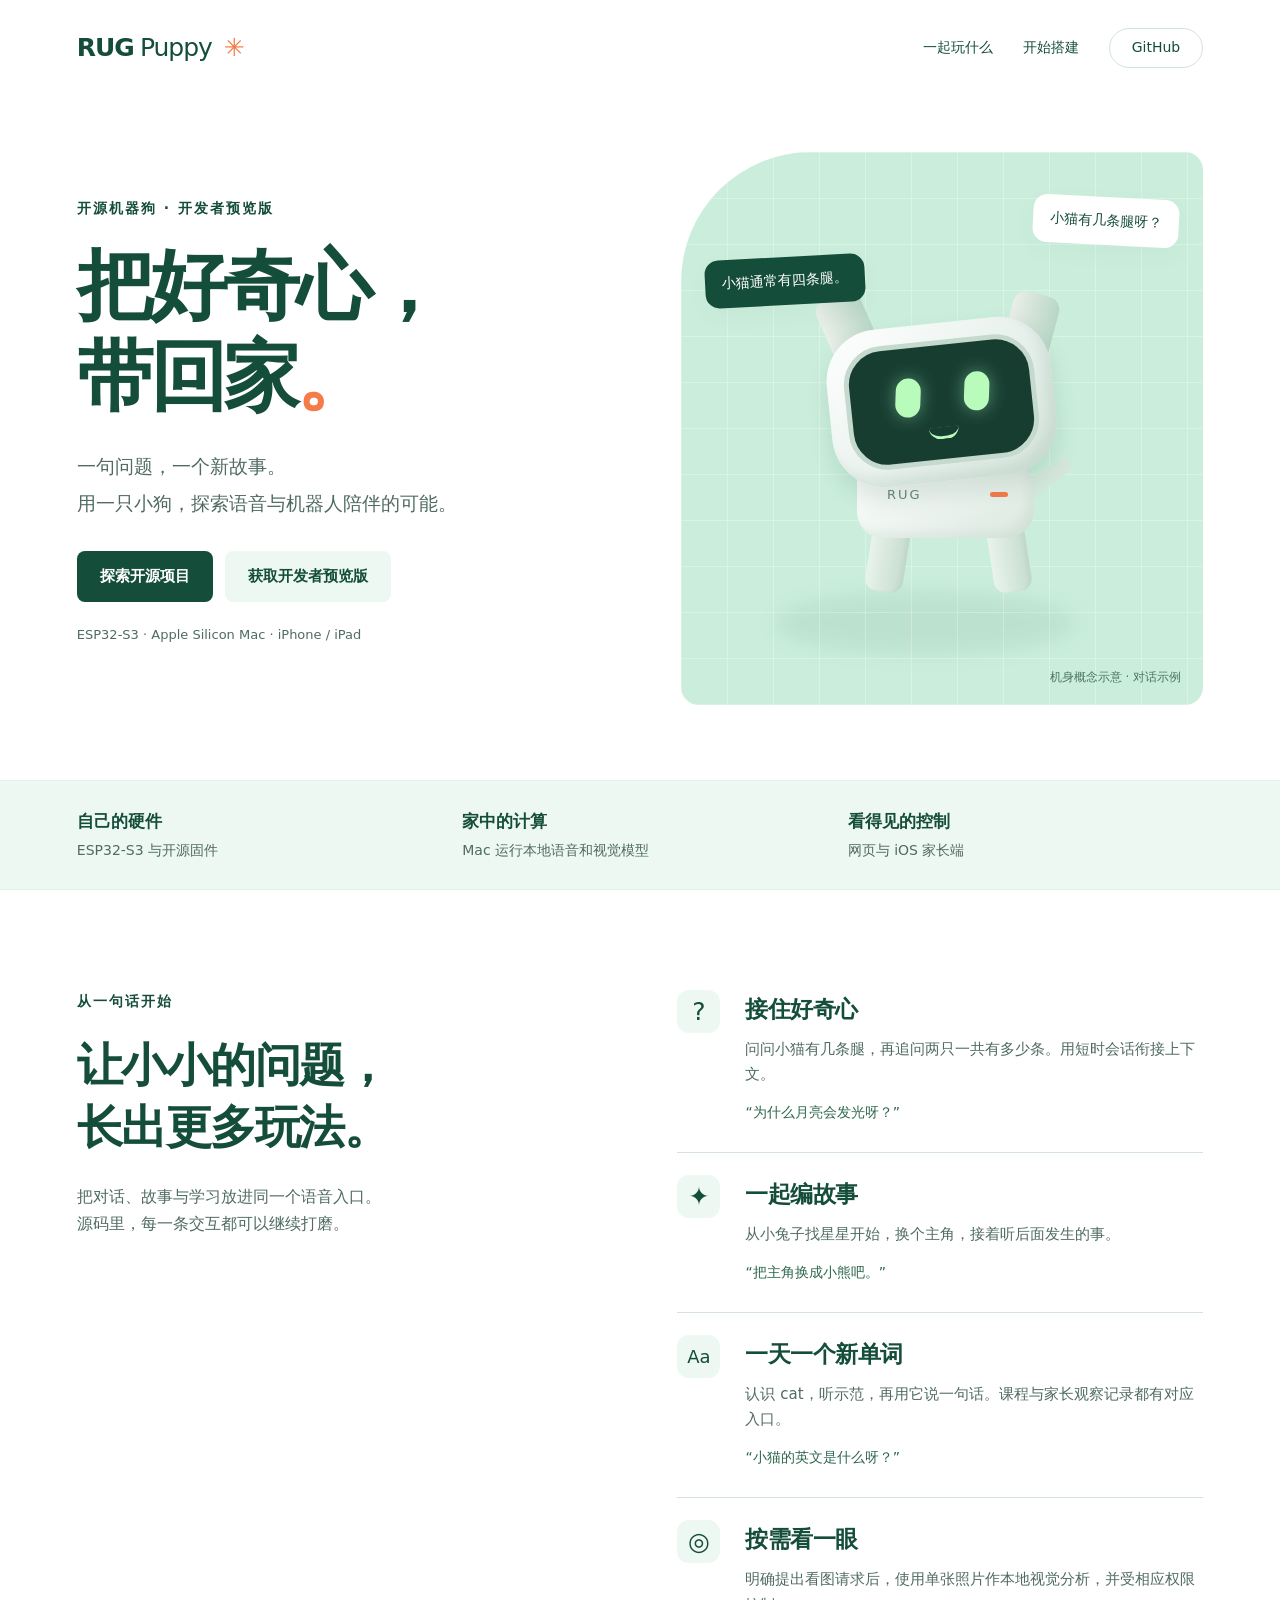
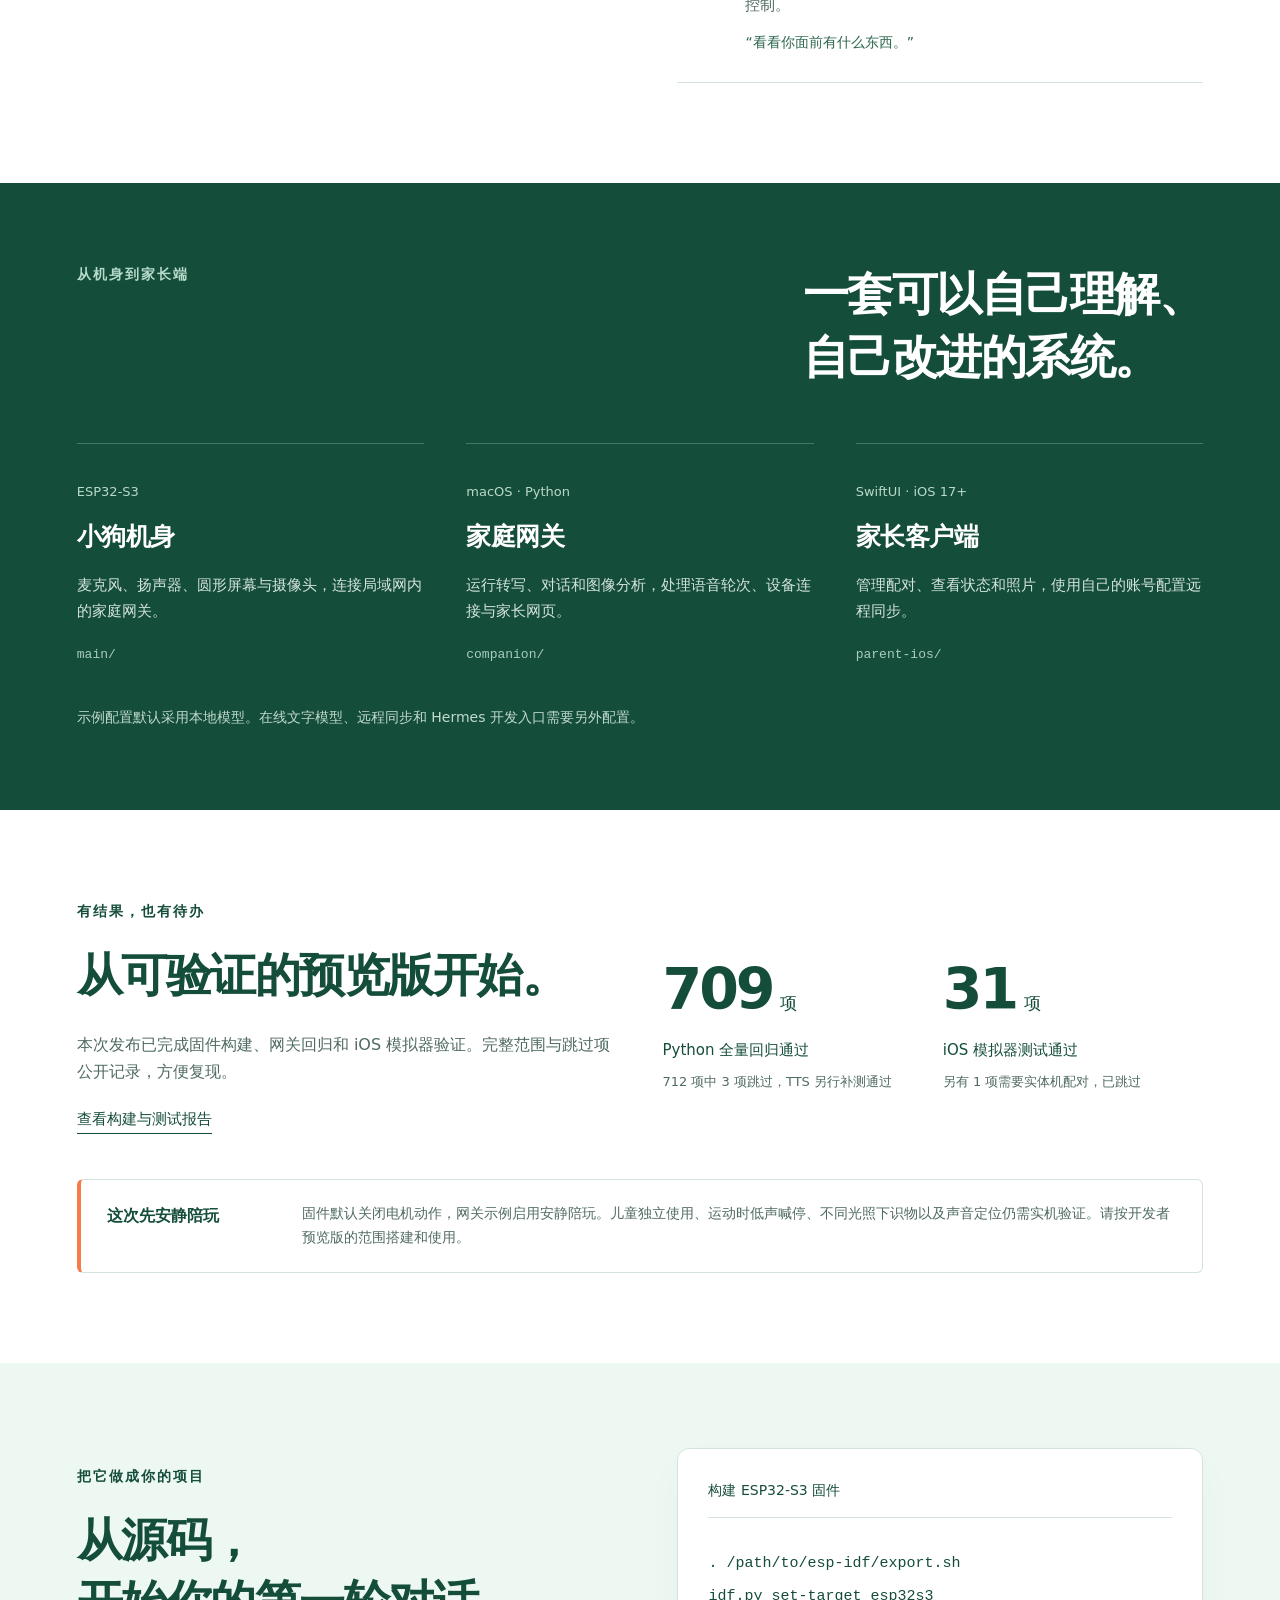
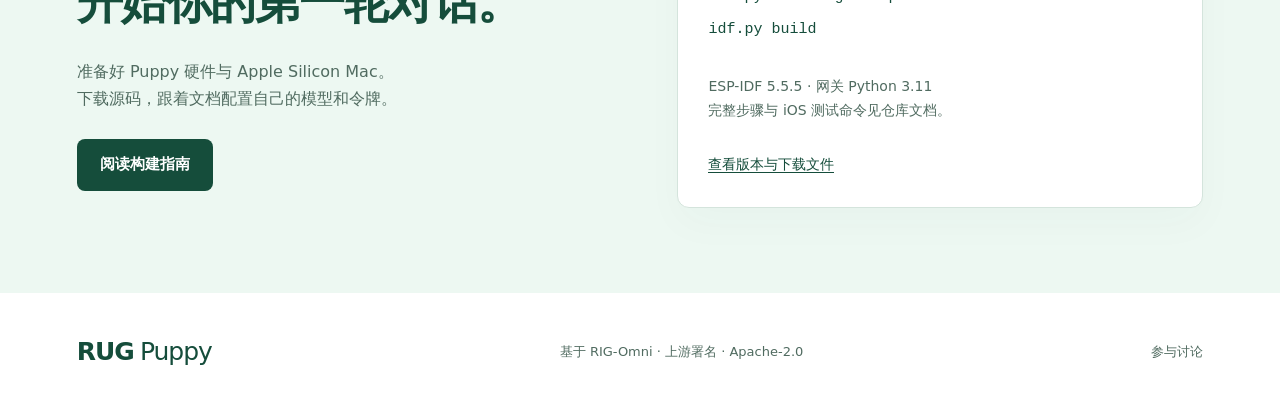
==== index.html @ c104004a "Publish RUG Puppy project landing page" ====
<!doctype html>
<html lang="zh-CN">
<head>
<meta charset="utf-8"><meta name="viewport" content="width=device-width,initial-scale=1">
<meta name="theme-color" content="#154d3b"><meta name="description" content="RUG Puppy 开源机器狗项目。ESP32-S3 固件、本地 Mac 语音网关和 iOS 家长端，一起探索聊天、故事、英语与按需看图。">
<title>RUG Puppy · 把好奇心，带回家</title>
<link rel="stylesheet" href="style.css">
</head>
<body>
<header class="nav wrap"><a class="brand" href="#">RUG<span>Puppy</span><span class="brand-icon" aria-hidden="true">✳</span></a><nav aria-label="主导航"><a href="#play">一起玩什么</a><a href="#build">开始搭建</a><a class="nav-github" href="https://github.com/scott987-cmd/RUG-Puppy">GitHub</a></nav></header>
<main>
<section class="hero wrap">
<div class="hero-copy"><p class="eyebrow">开源机器狗 · 开发者预览版</p><h1>把好奇心，<br>带回家<span class="orange">。</span></h1><p class="intro">一句问题，一个新故事。<br>用一只小狗，探索语音与机器人陪伴的可能。</p><div class="hero-actions"><a class="button solid" href="https://github.com/scott987-cmd/RUG-Puppy">探索开源项目</a><a class="button light" href="https://github.com/scott987-cmd/RUG-Puppy/releases/tag/v0.1.0-preview.1">获取开发者预览版</a></div><p class="hero-foot">ESP32-S3 · Apple Silicon Mac · iPhone / iPad</p></div>
<div class="hero-art" role="img" aria-label="原创机器狗概念示意，绿色屏幕上有两只发光的眼睛，旁边的对话写着小猫有几条腿呀和小猫通常有四条腿。">
<div class="art-grid"></div><div class="bubble question">小猫有几条腿呀？</div><div class="bubble answer">小猫通常有四条腿。</div><div class="dog"><div class="ear left"></div><div class="ear right"></div><div class="head"><div class="face"><div class="eye"></div><div class="eye"></div><div class="smile"></div></div></div><div class="body"><span>RUG</span><div class="body-light"></div></div><div class="leg front"></div><div class="leg back"></div><div class="tail"></div></div><div class="art-caption">机身概念示意 · 对话示例</div></div>
</section>
<section class="principles"><div class="wrap principle-grid"><p><strong>自己的硬件</strong><span>ESP32-S3 与开源固件</span></p><p><strong>家中的计算</strong><span>Mac 运行本地语音和视觉模型</span></p><p><strong>看得见的控制</strong><span>网页与 iOS 家长端</span></p></div></section>
<section class="wrap play-section" id="play"><div class="section-lead"><p class="eyebrow">从一句话开始</p><h2>让小小的问题，<br>长出更多玩法。</h2><p>把对话、故事与学习放进同一个语音入口。<br>源码里，每一条交互都可以继续打磨。</p></div><div class="play-list">
<article><span class="feature-icon" aria-hidden="true">?</span><div><h3>接住好奇心</h3><p>问问小猫有几条腿，再追问两只一共有多少条。用短时会话衔接上下文。</p><span class="example">“为什么月亮会发光呀？”</span></div></article>
<article><span class="feature-icon" aria-hidden="true">✦</span><div><h3>一起编故事</h3><p>从小兔子找星星开始，换个主角，接着听后面发生的事。</p><span class="example">“把主角换成小熊吧。”</span></div></article>
<article><span class="feature-icon letters" aria-hidden="true">Aa</span><div><h3>一天一个新单词</h3><p>认识 cat，听示范，再用它说一句话。课程与家长观察记录都有对应入口。</p><span class="example">“小猫的英文是什么呀？”</span></div></article>
<article><span class="feature-icon" aria-hidden="true">◎</span><div><h3>按需看一眼</h3><p>明确提出看图请求后，使用单张照片作本地视觉分析，并受相应权限控制。</p><span class="example">“看看你面前有什么东西。”</span></div></article>
</div></section>
<section class="system-section"><div class="wrap"><div class="system-heading"><p class="eyebrow">从机身到家长端</p><h2>一套可以自己理解、<br>自己改进的系统。</h2></div><div class="system-grid"><article><p class="system-type">ESP32-S3</p><h3>小狗机身</h3><p>麦克风、扬声器、圆形屏幕与摄像头，连接局域网内的家庭网关。</p><code>main/</code></article><article><p class="system-type">macOS · Python</p><h3>家庭网关</h3><p>运行转写、对话和图像分析，处理语音轮次、设备连接与家长网页。</p><code>companion/</code></article><article><p class="system-type">SwiftUI · iOS 17+</p><h3>家长客户端</h3><p>管理配对、查看状态和照片，使用自己的账号配置远程同步。</p><code>parent-ios/</code></article></div><p class="privacy">示例配置默认采用本地模型。在线文字模型、远程同步和 Hermes 开发入口需要另外配置。</p></div></section>
<section class="wrap preview-section"><div><p class="eyebrow">有结果，也有待办</p><h2>从可验证的预览版开始。</h2><p>本次发布已完成固件构建、网关回归和 iOS 模拟器验证。完整范围与跳过项公开记录，方便复现。</p><a class="text-link" href="https://github.com/scott987-cmd/RUG-Puppy/blob/main/docs/VALIDATION.md">查看构建与测试报告</a></div><div class="test-stats"><div><strong>709<span>项</span></strong><p>Python 全量回归通过</p><small>712 项中 3 项跳过，TTS 另行补测通过</small></div><div><strong>31<span>项</span></strong><p>iOS 模拟器测试通过</p><small>另有 1 项需要实体机配对，已跳过</small></div></div><div class="preview-note"><strong>这次先安静陪玩</strong><p>固件默认关闭电机动作，网关示例启用安静陪玩。儿童独立使用、运动时低声喊停、不同光照下识物以及声音定位仍需实机验证。请按开发者预览版的范围搭建和使用。</p></div></section>
<section class="start-section" id="build"><div class="wrap start-grid"><div><p class="eyebrow">把它做成你的项目</p><h2>从源码，<br>开始你的第一轮对话。</h2><p>准备好 Puppy 硬件与 Apple Silicon Mac。<br>下载源码，跟着文档配置自己的模型和令牌。</p><a class="button solid" href="https://github.com/scott987-cmd/RUG-Puppy/blob/main/docs/BUILD.md">阅读构建指南</a></div><div class="code-card"><div class="code-title">构建 ESP32-S3 固件</div><pre><code>. /path/to/esp-idf/export.sh
idf.py set-target esp32s3
idf.py build</code></pre><p>ESP-IDF 5.5.5 · 网关 Python 3.11<br>完整步骤与 iOS 测试命令见仓库文档。</p><a href="https://github.com/scott987-cmd/RUG-Puppy/releases">查看版本与下载文件</a></div></div></section>
</main><footer class="wrap"><a class="brand" href="#">RUG<span>Puppy</span></a><p>基于 <a href="https://github.com/LuwuDynamics/rig_omni">RIG-Omni</a> · <a href="https://github.com/scott987-cmd/RUG-Puppy/blob/main/NOTICE">上游署名</a> · <a href="https://github.com/scott987-cmd/RUG-Puppy/blob/main/LICENSE">Apache-2.0</a></p><a href="https://github.com/scott987-cmd/RUG-Puppy/issues">参与讨论</a></footer>
</body></html>
---- style.css ----
:root{--ink:#154d3b;--muted:#506b60;--mint:#edf8f2;--line:#d4e4dc;--orange:#f57b48}*{box-sizing:border-box}html{scroll-behavior:smooth;scroll-padding-top:30px}body{margin:0;color:var(--ink);font-family:Inter,"PingFang SC","Microsoft YaHei",system-ui,sans-serif;font-size:16px;line-height:1.7;background:#fff}a{color:inherit;text-decoration:none}a:focus-visible{outline:3px solid var(--orange);outline-offset:5px}.wrap{width:min(1200px,88%);margin:auto}.nav{display:flex;align-items:center;justify-content:space-between;padding:27px 0}.brand{font-size:25px;font-weight:850;letter-spacing:-1px;white-space:nowrap}.brand span{font-weight:450;margin-left:6px}.brand .brand-icon{color:var(--orange);margin-left:12px}nav{display:flex;gap:30px;align-items:center;font-size:14px}.nav-github{border:1px solid var(--line);border-radius:30px;padding:7px 22px}.hero{display:grid;grid-template-columns:1.08fr 1fr;align-items:center;gap:40px;padding:55px 0 75px}.eyebrow{font-size:14px;font-weight:700;letter-spacing:2px;margin:0 0 20px}.hero h1{font-size:clamp(48px,6vw,82px);letter-spacing:-4px;line-height:1.18;margin:18px 0 26px;font-weight:800}.orange{color:var(--orange)}.intro{color:var(--muted);font-size:19px;line-height:1.9}.hero-actions{display:flex;gap:12px;margin-top:30px;flex-wrap:wrap}.button{display:inline-flex;justify-content:center;align-items:center;padding:13px 23px;border-radius:8px;font-size:15px;font-weight:650;transition:transform .2s,background .2s}.button:hover{transform:translateY(-2px)}.solid{background:var(--ink);color:#fff}.solid:hover{background:#24684f}.light{background:var(--mint)}.hero-foot{font-size:13px;color:var(--muted);margin-top:22px}.hero-art{position:relative;aspect-ratio:1/1.06;border-radius:130px 18px 18px 18px;background:#cbeedc;overflow:hidden;isolation:isolate}.art-grid{position:absolute;inset:0;background-image:linear-gradient(#fff4 1px,transparent 1px),linear-gradient(90deg,#fff4 1px,transparent 1px);background-size:46px 46px}.hero-art:after{content:"";position:absolute;width:300px;height:60px;border-radius:50%;background:#205b3b15;filter:blur(10px);bottom:52px;left:18%;z-index:-1}.bubble{position:absolute;border-radius:14px;padding:12px 17px;font-size:14px;box-shadow:0 8px 24px #154d3b09;z-index:5}.question{top:45px;right:24px;background:white;transform:rotate(3deg)}.answer{top:105px;left:24px;background:var(--ink);color:#fff;transform:rotate(-3deg)}.dog{position:absolute;width:250px;height:290px;left:50%;top:52%;transform:translate(-50%,-40%)}.head{position:absolute;left:12px;top:0;width:225px;height:158px;border-radius:52px;background:linear-gradient(140deg,#fff,#d4e5dc);box-shadow:inset -8px -9px 12px #8bab9b33,0 12px 22px #174d3b20;z-index:3;transform:rotate(-6deg)}.face{position:absolute;inset:17px;background:#173d31;border:5px solid #c5d9ce;border-radius:39px;display:flex;align-items:center;justify-content:center;gap:44px;overflow:hidden}.eye{width:25px;height:39px;background:#b8fbbb;border-radius:15px;box-shadow:0 0 17px #abffc66b;transform:rotate(8deg) translateY(-8px)}.smile{position:absolute;width:30px;height:12px;border-radius:0 0 20px 20px;border-bottom:3px solid #b8fbbb;left:75px;top:82px}.ear{position:absolute;top:-30px;width:47px;height:70px;background:linear-gradient(90deg,#e9eee9,#b8d6c4);border-radius:13px 13px 7px 7px;z-index:1}.ear.left{left:7px;transform:rotate(-24deg)}.ear.right{right:13px;transform:rotate(15deg)}.body{position:absolute;left:40px;top:132px;width:177px;height:83px;border-radius:27px 36px 28px 26px;background:linear-gradient(145deg,#fff,#dae8df);box-shadow:inset -7px -5px 10px #8bab9b20;z-index:2}.body span{position:absolute;left:30px;top:29px;font-size:13px;letter-spacing:2px;color:#658779}.body-light{position:absolute;right:26px;top:37px;width:18px;height:5px;border-radius:3px;background:var(--orange)}.leg{position:absolute;width:38px;height:73px;border-radius:16px 16px 12px 12px;background:linear-gradient(90deg,#e9f3ed,#c5dccd);top:196px;box-shadow:inset -4px 0 2px #839e8b10}.leg.front{left:52px;transform:rotate(9deg)}.leg.back{right:39px;transform:rotate(-9deg)}.tail{position:absolute;right:-8px;top:147px;height:16px;width:58px;background:#d5e7dc;border-radius:0 16px 16px 0;transform:rotate(-35deg);z-index:1}.art-caption{position:absolute;bottom:18px;right:22px;color:#4a7560;font-size:12px}.principles{background:var(--mint);border-block:1px solid #e4f0e9}.principle-grid{display:grid;grid-template-columns:repeat(3,1fr);padding:26px 0;gap:30px}.principle-grid p{margin:0;display:flex;flex-direction:column;gap:3px}.principle-grid strong{font-size:17px}.principle-grid span{font-size:14px;color:var(--muted)}h2{font-size:clamp(30px,3.6vw,46px);letter-spacing:-1.5px;line-height:1.35;font-weight:750;margin:0 0 25px}h3{font-size:23px;letter-spacing:-.5px;margin:0 0 8px}.play-section{display:grid;grid-template-columns:1fr 1.05fr;gap:100px;padding:100px 0}.section-lead>p:last-child{color:var(--muted)}.play-list article{display:flex;gap:25px;border-bottom:1px solid var(--line);padding:22px 0 27px}.play-list article:first-child{padding-top:0}.feature-icon{flex:0 0 43px;height:43px;background:var(--mint);border-radius:12px;text-align:center;font-size:25px;line-height:43px}.feature-icon.letters{font-size:18px}.play-list p{color:var(--muted);margin:0 0 10px;font-size:15px}.example{color:#2e674d;font-size:14px}.system-section{background:var(--ink);color:white;padding:80px 0}.system-heading{display:flex;justify-content:space-between;gap:40px;margin-bottom:30px}.system-heading .eyebrow{color:#b6dbca}.system-grid{display:grid;grid-template-columns:repeat(3,1fr);gap:42px}.system-grid article{border-top:1px solid #a8d0bb55;padding-top:24px}.system-type{font-size:13px;color:#bad9c9}.system-grid h3{font-size:25px}.system-grid p:not(.system-type){color:#d3e4db;font-size:15px}.system-grid code{color:#a9cdbc;font-size:13px}.privacy{margin:40px 0 0;color:#c0dacd;font-size:14px}.preview-section{padding:90px 0;display:grid;grid-template-columns:1fr 1fr;gap:45px}.preview-section>div>p:not(.eyebrow){color:var(--muted)}.text-link{display:inline-block;border-bottom:1px solid var(--ink);margin-top:6px;font-size:15px}.test-stats{display:grid;grid-template-columns:1fr 1fr;gap:20px;align-items:center}.test-stats strong{font-size:57px;letter-spacing:-3px}.test-stats strong span{font-size:17px;letter-spacing:0;margin-left:8px;font-weight:450}.test-stats p{font-size:15px;margin:0 0 7px}.test-stats small{font-size:13px;color:var(--muted);display:block}.preview-note{grid-column:1/-1;border:1px solid var(--line);border-left:4px solid var(--orange);padding:22px 26px;border-radius:6px;display:grid;grid-template-columns:175px 1fr;gap:20px}.preview-note p{font-size:14px;margin:0}.start-section{background:var(--mint);padding:85px 0}.start-grid{display:grid;grid-template-columns:1fr 1fr;gap:75px;align-items:center}.start-grid>div>p:not(.eyebrow){color:var(--muted);font-size:16px;margin-bottom:27px}.code-card{background:#fff;border:1px solid var(--line);border-radius:12px;padding:30px;box-shadow:0 16px 40px #154d3b07}.code-title{font-size:14px;border-bottom:1px solid var(--line);padding-bottom:15px}.code-card pre{font-family:ui-monospace,monospace;font-size:15px;line-height:2.2;overflow:auto;padding:14px 0}.code-card p{font-size:14px!important}.code-card>a{font-size:14px;border-bottom:1px solid var(--ink)}footer{display:flex;align-items:center;justify-content:space-between;padding:35px 0;gap:20px}footer p,footer>a:last-child{font-size:13px;color:var(--muted)}footer p a:hover,nav a:hover{color:#e26a37}@media(max-width:800px){.hero{grid-template-columns:1fr;padding-top:30px}.hero h1{letter-spacing:-2px}.hero-art{max-width:500px;width:100%;margin:15px auto 0}.hero-copy{max-width:550px}.play-section{grid-template-columns:1fr;gap:35px;padding:65px 0}.system-heading{display:block}.system-grid{gap:25px}.system-grid h3{font-size:21px}.preview-section{grid-template-columns:1fr;padding:65px 0}.preview-note{grid-template-columns:1fr;gap:8px}.start-grid{grid-template-columns:1fr;gap:30px}footer{flex-wrap:wrap}.test-stats{padding:15px 0}}@media(max-width:500px){nav{gap:13px}nav a{font-size:13px}.brand{font-size:21px}.brand .brand-icon{display:none}.nav-github{padding:5px 12px}.principle-grid{grid-template-columns:1fr;gap:17px}.principle-grid p{flex-direction:row;justify-content:space-between;align-items:center}.principle-grid strong{font-size:15px}.principle-grid span{font-size:12px}.system-grid{grid-template-columns:1fr;gap:28px}.system-section{padding:60px 0}.dog{transform:translate(-50%,-40%) scale(.85)}.bubble{font-size:12px;padding:10px 13px}.question{top:32px}.answer{top:83px;left:16px}.hero-art{aspect-ratio:1/1.14}.code-card{padding:22px}.code-card pre{font-size:13px}.hero-actions{gap:8px}.button{font-size:14px;padding:12px 17px}.test-stats strong{font-size:47px}.hero-foot{font-size:12px}footer{padding:28px 0}footer p{width:100%;margin:0;order:3}}@media(prefers-reduced-motion:reduce){html{scroll-behavior:auto}.button{transition:none}}
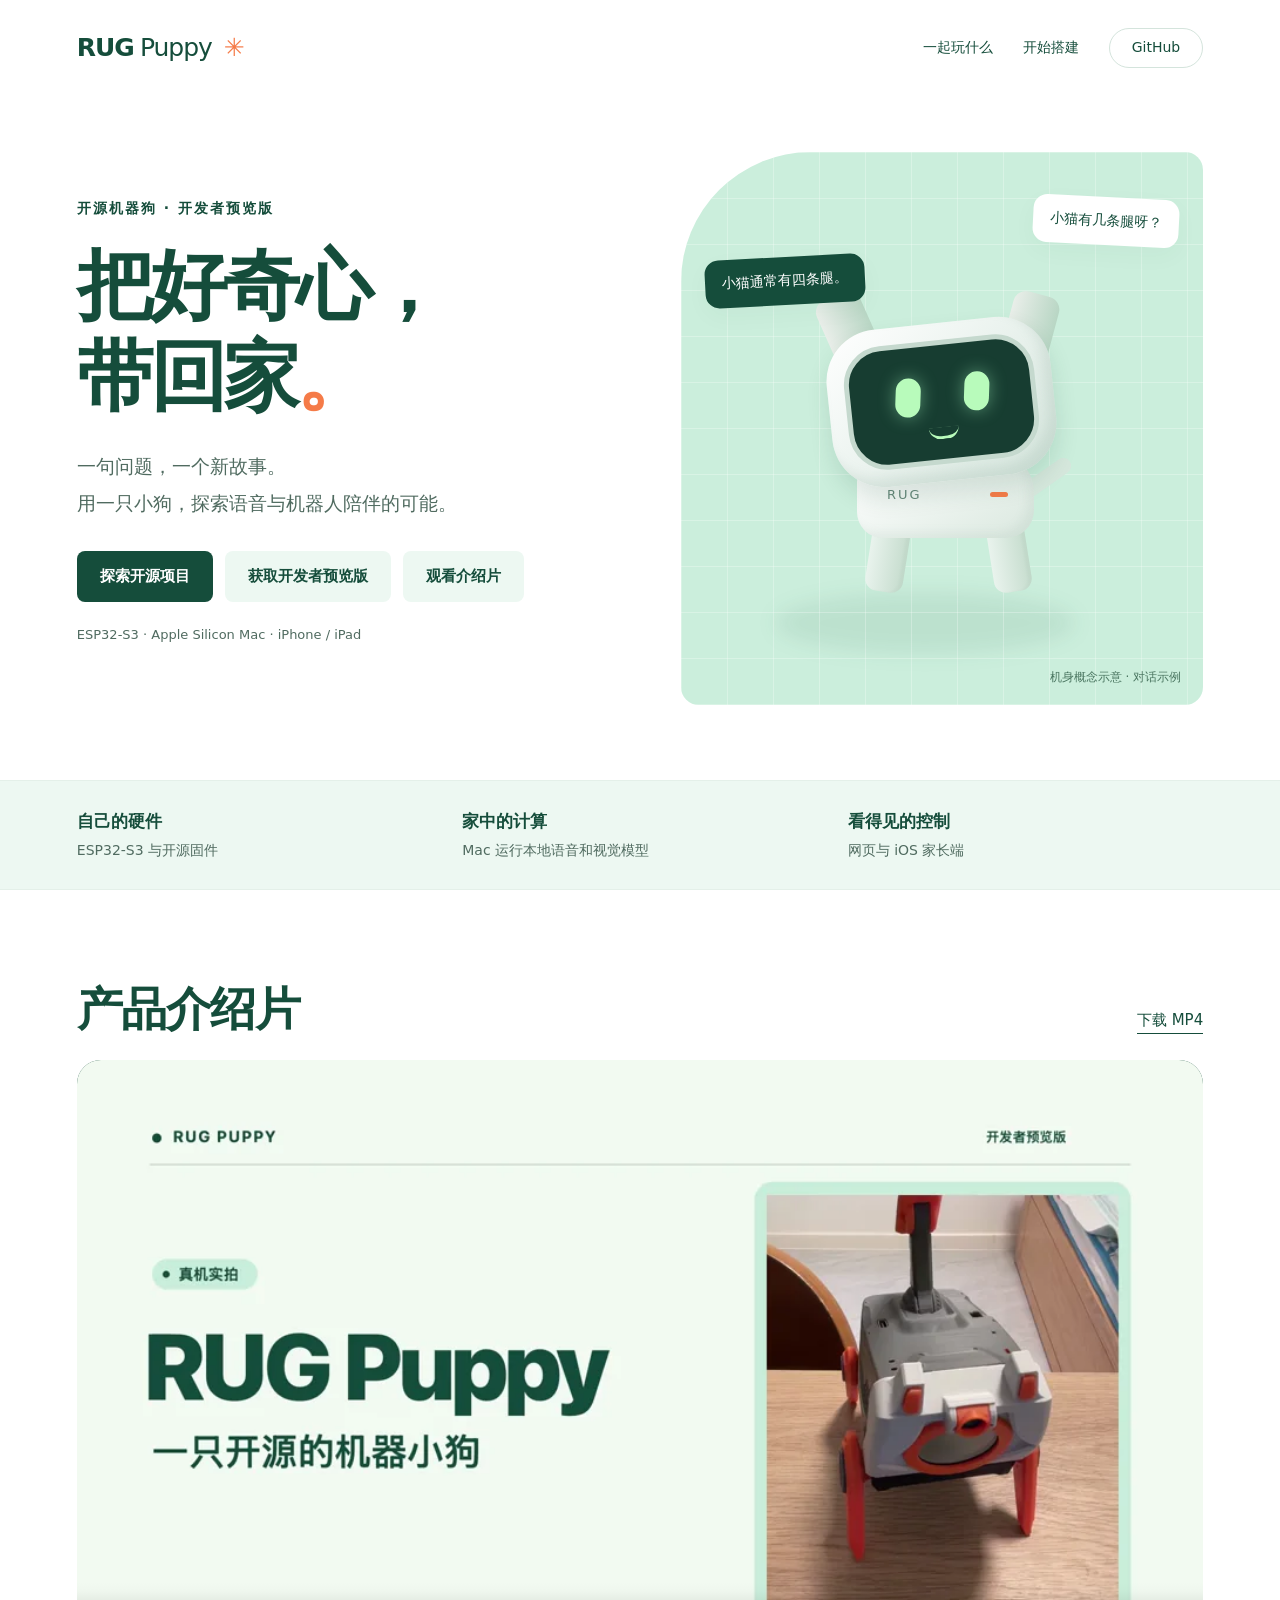
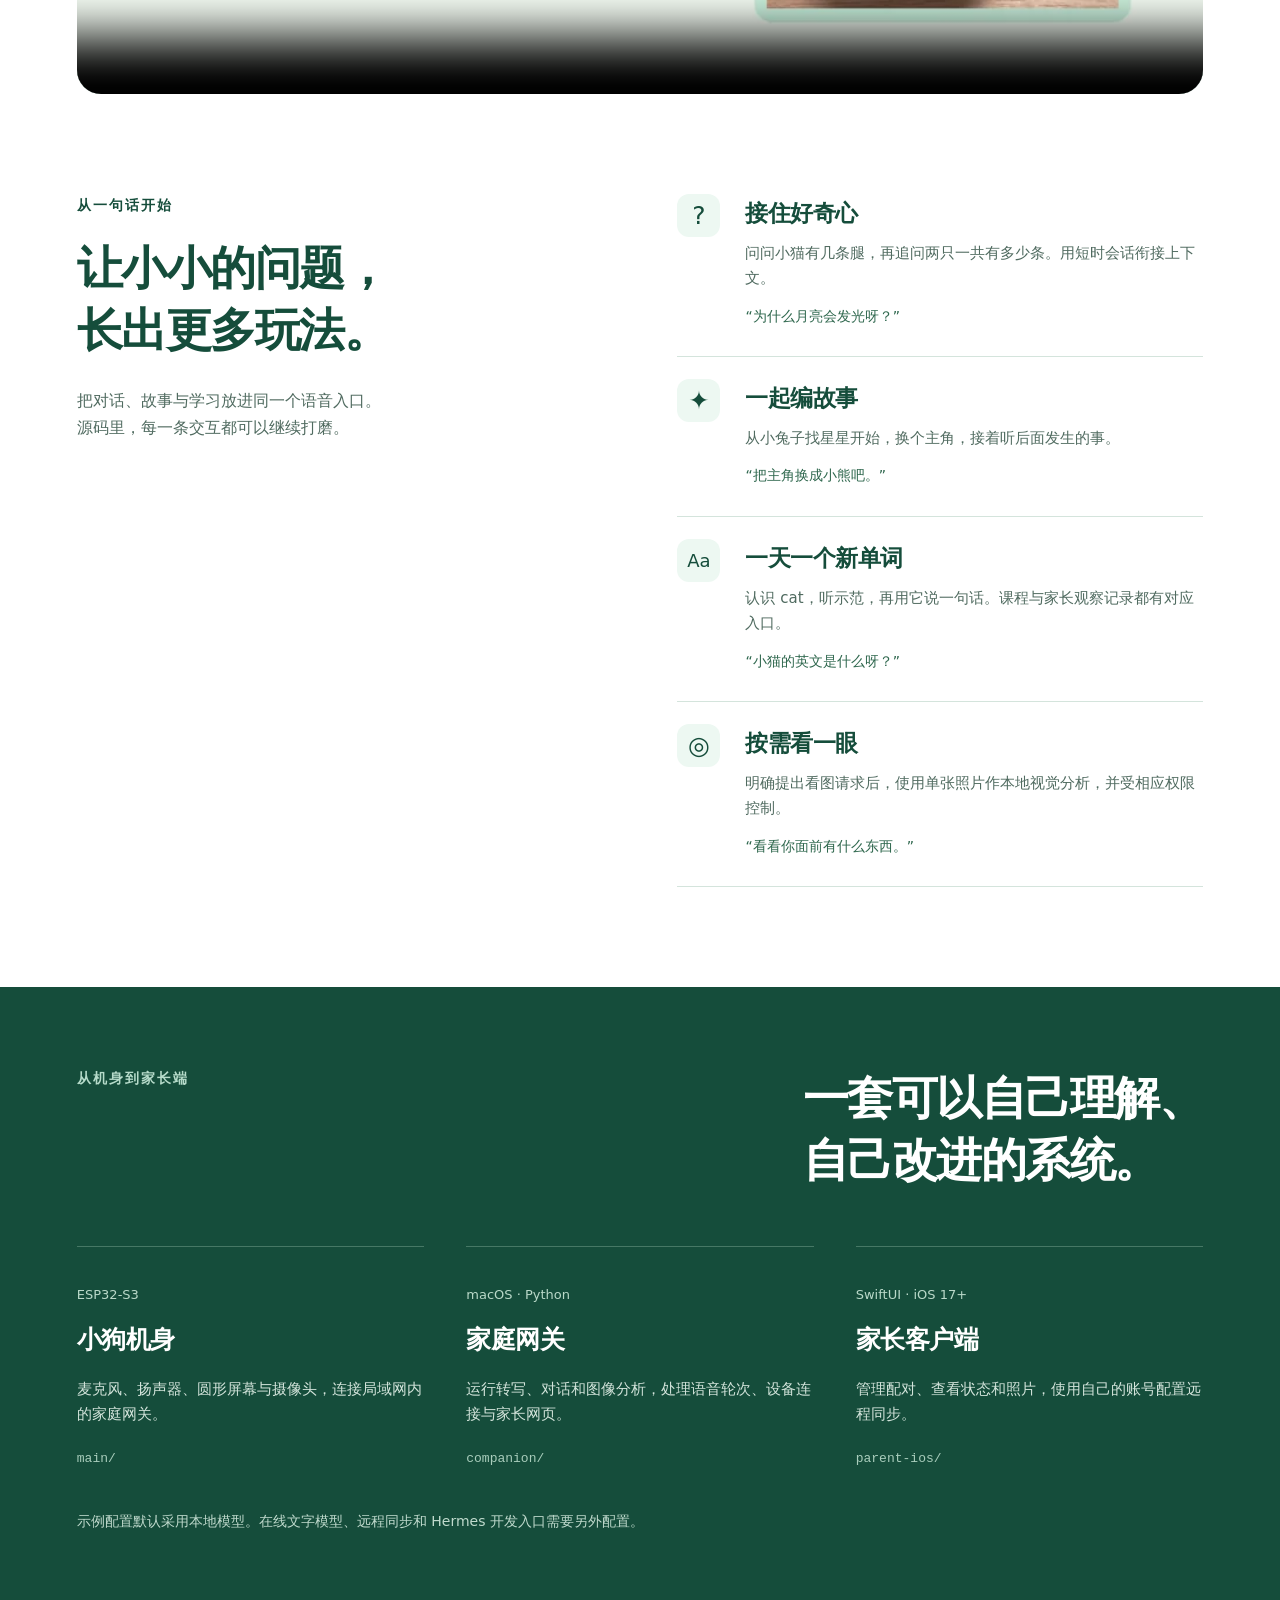
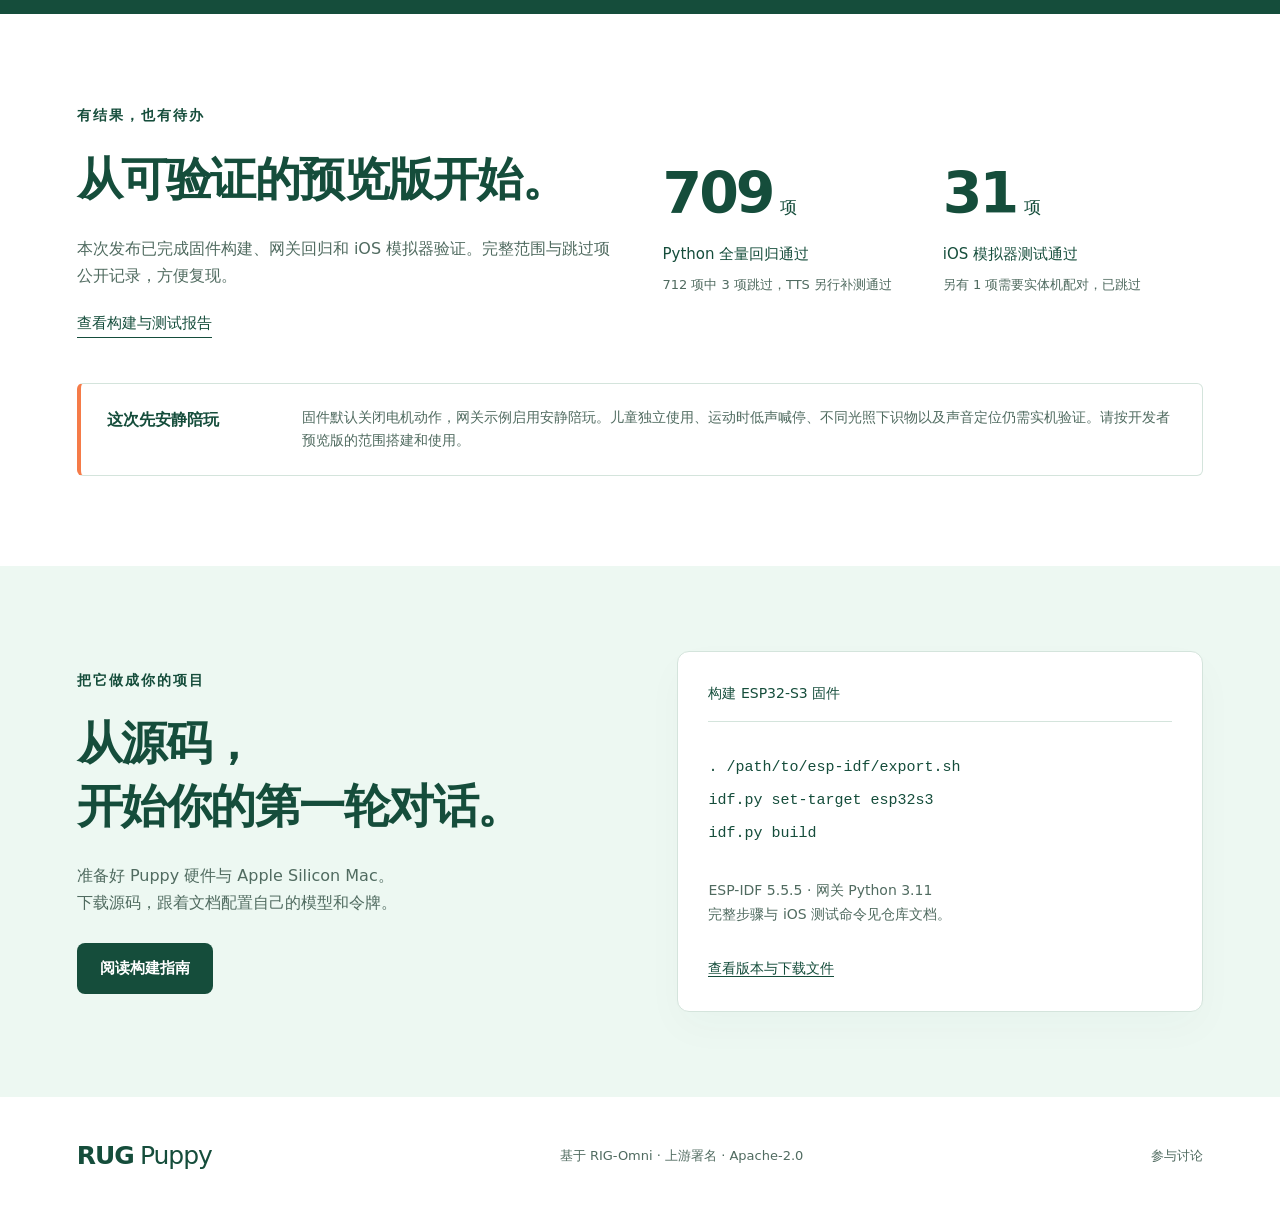
==== commit 302c66fe: "Add the RUG Puppy introduction video" ====
--- a/index.html
+++ b/index.html
@@ -4,17 +4,27 @@
 <meta charset="utf-8"><meta name="viewport" content="width=device-width,initial-scale=1">
 <meta name="theme-color" content="#154d3b"><meta name="description" content="RUG Puppy 开源机器狗项目。ESP32-S3 固件、本地 Mac 语音网关和 iOS 家长端，一起探索聊天、故事、英语与按需看图。">
 <title>RUG Puppy · 把好奇心，带回家</title>
-<link rel="stylesheet" href="style.css">
+<link rel="stylesheet" href="style.css?v=20261121-video">
 </head>
 <body>
 <header class="nav wrap"><a class="brand" href="#">RUG<span>Puppy</span><span class="brand-icon" aria-hidden="true">✳</span></a><nav aria-label="主导航"><a href="#play">一起玩什么</a><a href="#build">开始搭建</a><a class="nav-github" href="https://github.com/scott987-cmd/RUG-Puppy">GitHub</a></nav></header>
 <main>
 <section class="hero wrap">
-<div class="hero-copy"><p class="eyebrow">开源机器狗 · 开发者预览版</p><h1>把好奇心，<br>带回家<span class="orange">。</span></h1><p class="intro">一句问题，一个新故事。<br>用一只小狗，探索语音与机器人陪伴的可能。</p><div class="hero-actions"><a class="button solid" href="https://github.com/scott987-cmd/RUG-Puppy">探索开源项目</a><a class="button light" href="https://github.com/scott987-cmd/RUG-Puppy/releases/tag/v0.1.0-preview.1">获取开发者预览版</a></div><p class="hero-foot">ESP32-S3 · Apple Silicon Mac · iPhone / iPad</p></div>
+<div class="hero-copy"><p class="eyebrow">开源机器狗 · 开发者预览版</p><h1>把好奇心，<br>带回家<span class="orange">。</span></h1><p class="intro">一句问题，一个新故事。<br>用一只小狗，探索语音与机器人陪伴的可能。</p><div class="hero-actions"><a class="button solid" href="https://github.com/scott987-cmd/RUG-Puppy">探索开源项目</a><a class="button light" href="https://github.com/scott987-cmd/RUG-Puppy/releases/tag/v0.1.0-preview.1">获取开发者预览版</a><a class="button light" href="#video">观看介绍片</a></div><p class="hero-foot">ESP32-S3 · Apple Silicon Mac · iPhone / iPad</p></div>
 <div class="hero-art" role="img" aria-label="原创机器狗概念示意，绿色屏幕上有两只发光的眼睛，旁边的对话写着小猫有几条腿呀和小猫通常有四条腿。">
 <div class="art-grid"></div><div class="bubble question">小猫有几条腿呀？</div><div class="bubble answer">小猫通常有四条腿。</div><div class="dog"><div class="ear left"></div><div class="ear right"></div><div class="head"><div class="face"><div class="eye"></div><div class="eye"></div><div class="smile"></div></div></div><div class="body"><span>RUG</span><div class="body-light"></div></div><div class="leg front"></div><div class="leg back"></div><div class="tail"></div></div><div class="art-caption">机身概念示意 · 对话示例</div></div>
 </section>
 <section class="principles"><div class="wrap principle-grid"><p><strong>自己的硬件</strong><span>ESP32-S3 与开源固件</span></p><p><strong>家中的计算</strong><span>Mac 运行本地语音和视觉模型</span></p><p><strong>看得见的控制</strong><span>网页与 iOS 家长端</span></p></div></section>
+<section class="wrap video-section" id="video" aria-labelledby="video-title">
+  <div class="video-heading">
+    <h2 id="video-title">产品介绍片</h2>
+    <a class="text-link" href="https://github.com/scott987-cmd/RUG-Puppy/releases/download/v0.1.0-preview.1/RUG-Puppy-intro.mp4">下载 MP4</a>
+  </div>
+  <video class="intro-video" controls playsinline preload="none" width="1920" height="1080" poster="media/RUG-Puppy-intro.webp" aria-labelledby="video-title">
+    <source src="media/RUG-Puppy-intro.mp4" type="video/mp4">
+    <a href="https://github.com/scott987-cmd/RUG-Puppy/releases/download/v0.1.0-preview.1/RUG-Puppy-intro.mp4">下载 RUG Puppy 产品介绍片</a>
+  </video>
+</section>
 <section class="wrap play-section" id="play"><div class="section-lead"><p class="eyebrow">从一句话开始</p><h2>让小小的问题，<br>长出更多玩法。</h2><p>把对话、故事与学习放进同一个语音入口。<br>源码里，每一条交互都可以继续打磨。</p></div><div class="play-list">
 <article><span class="feature-icon" aria-hidden="true">?</span><div><h3>接住好奇心</h3><p>问问小猫有几条腿，再追问两只一共有多少条。用短时会话衔接上下文。</p><span class="example">“为什么月亮会发光呀？”</span></div></article>
 <article><span class="feature-icon" aria-hidden="true">✦</span><div><h3>一起编故事</h3><p>从小兔子找星星开始，换个主角，接着听后面发生的事。</p><span class="example">“把主角换成小熊吧。”</span></div></article>
--- a/style.css
+++ b/style.css
@@ -1 +1,37 @@
 :root{--ink:#154d3b;--muted:#506b60;--mint:#edf8f2;--line:#d4e4dc;--orange:#f57b48}*{box-sizing:border-box}html{scroll-behavior:smooth;scroll-padding-top:30px}body{margin:0;color:var(--ink);font-family:Inter,"PingFang SC","Microsoft YaHei",system-ui,sans-serif;font-size:16px;line-height:1.7;background:#fff}a{color:inherit;text-decoration:none}a:focus-visible{outline:3px solid var(--orange);outline-offset:5px}.wrap{width:min(1200px,88%);margin:auto}.nav{display:flex;align-items:center;justify-content:space-between;padding:27px 0}.brand{font-size:25px;font-weight:850;letter-spacing:-1px;white-space:nowrap}.brand span{font-weight:450;margin-left:6px}.brand .brand-icon{color:var(--orange);margin-left:12px}nav{display:flex;gap:30px;align-items:center;font-size:14px}.nav-github{border:1px solid var(--line);border-radius:30px;padding:7px 22px}.hero{display:grid;grid-template-columns:1.08fr 1fr;align-items:center;gap:40px;padding:55px 0 75px}.eyebrow{font-size:14px;font-weight:700;letter-spacing:2px;margin:0 0 20px}.hero h1{font-size:clamp(48px,6vw,82px);letter-spacing:-4px;line-height:1.18;margin:18px 0 26px;font-weight:800}.orange{color:var(--orange)}.intro{color:var(--muted);font-size:19px;line-height:1.9}.hero-actions{display:flex;gap:12px;margin-top:30px;flex-wrap:wrap}.button{display:inline-flex;justify-content:center;align-items:center;padding:13px 23px;border-radius:8px;font-size:15px;font-weight:650;transition:transform .2s,background .2s}.button:hover{transform:translateY(-2px)}.solid{background:var(--ink);color:#fff}.solid:hover{background:#24684f}.light{background:var(--mint)}.hero-foot{font-size:13px;color:var(--muted);margin-top:22px}.hero-art{position:relative;aspect-ratio:1/1.06;border-radius:130px 18px 18px 18px;background:#cbeedc;overflow:hidden;isolation:isolate}.art-grid{position:absolute;inset:0;background-image:linear-gradient(#fff4 1px,transparent 1px),linear-gradient(90deg,#fff4 1px,transparent 1px);background-size:46px 46px}.hero-art:after{content:"";position:absolute;width:300px;height:60px;border-radius:50%;background:#205b3b15;filter:blur(10px);bottom:52px;left:18%;z-index:-1}.bubble{position:absolute;border-radius:14px;padding:12px 17px;font-size:14px;box-shadow:0 8px 24px #154d3b09;z-index:5}.question{top:45px;right:24px;background:white;transform:rotate(3deg)}.answer{top:105px;left:24px;background:var(--ink);color:#fff;transform:rotate(-3deg)}.dog{position:absolute;width:250px;height:290px;left:50%;top:52%;transform:translate(-50%,-40%)}.head{position:absolute;left:12px;top:0;width:225px;height:158px;border-radius:52px;background:linear-gradient(140deg,#fff,#d4e5dc);box-shadow:inset -8px -9px 12px #8bab9b33,0 12px 22px #174d3b20;z-index:3;transform:rotate(-6deg)}.face{position:absolute;inset:17px;background:#173d31;border:5px solid #c5d9ce;border-radius:39px;display:flex;align-items:center;justify-content:center;gap:44px;overflow:hidden}.eye{width:25px;height:39px;background:#b8fbbb;border-radius:15px;box-shadow:0 0 17px #abffc66b;transform:rotate(8deg) translateY(-8px)}.smile{position:absolute;width:30px;height:12px;border-radius:0 0 20px 20px;border-bottom:3px solid #b8fbbb;left:75px;top:82px}.ear{position:absolute;top:-30px;width:47px;height:70px;background:linear-gradient(90deg,#e9eee9,#b8d6c4);border-radius:13px 13px 7px 7px;z-index:1}.ear.left{left:7px;transform:rotate(-24deg)}.ear.right{right:13px;transform:rotate(15deg)}.body{position:absolute;left:40px;top:132px;width:177px;height:83px;border-radius:27px 36px 28px 26px;background:linear-gradient(145deg,#fff,#dae8df);box-shadow:inset -7px -5px 10px #8bab9b20;z-index:2}.body span{position:absolute;left:30px;top:29px;font-size:13px;letter-spacing:2px;color:#658779}.body-light{position:absolute;right:26px;top:37px;width:18px;height:5px;border-radius:3px;background:var(--orange)}.leg{position:absolute;width:38px;height:73px;border-radius:16px 16px 12px 12px;background:linear-gradient(90deg,#e9f3ed,#c5dccd);top:196px;box-shadow:inset -4px 0 2px #839e8b10}.leg.front{left:52px;transform:rotate(9deg)}.leg.back{right:39px;transform:rotate(-9deg)}.tail{position:absolute;right:-8px;top:147px;height:16px;width:58px;background:#d5e7dc;border-radius:0 16px 16px 0;transform:rotate(-35deg);z-index:1}.art-caption{position:absolute;bottom:18px;right:22px;color:#4a7560;font-size:12px}.principles{background:var(--mint);border-block:1px solid #e4f0e9}.principle-grid{display:grid;grid-template-columns:repeat(3,1fr);padding:26px 0;gap:30px}.principle-grid p{margin:0;display:flex;flex-direction:column;gap:3px}.principle-grid strong{font-size:17px}.principle-grid span{font-size:14px;color:var(--muted)}h2{font-size:clamp(30px,3.6vw,46px);letter-spacing:-1.5px;line-height:1.35;font-weight:750;margin:0 0 25px}h3{font-size:23px;letter-spacing:-.5px;margin:0 0 8px}.play-section{display:grid;grid-template-columns:1fr 1.05fr;gap:100px;padding:100px 0}.section-lead>p:last-child{color:var(--muted)}.play-list article{display:flex;gap:25px;border-bottom:1px solid var(--line);padding:22px 0 27px}.play-list article:first-child{padding-top:0}.feature-icon{flex:0 0 43px;height:43px;background:var(--mint);border-radius:12px;text-align:center;font-size:25px;line-height:43px}.feature-icon.letters{font-size:18px}.play-list p{color:var(--muted);margin:0 0 10px;font-size:15px}.example{color:#2e674d;font-size:14px}.system-section{background:var(--ink);color:white;padding:80px 0}.system-heading{display:flex;justify-content:space-between;gap:40px;margin-bottom:30px}.system-heading .eyebrow{color:#b6dbca}.system-grid{display:grid;grid-template-columns:repeat(3,1fr);gap:42px}.system-grid article{border-top:1px solid #a8d0bb55;padding-top:24px}.system-type{font-size:13px;color:#bad9c9}.system-grid h3{font-size:25px}.system-grid p:not(.system-type){color:#d3e4db;font-size:15px}.system-grid code{color:#a9cdbc;font-size:13px}.privacy{margin:40px 0 0;color:#c0dacd;font-size:14px}.preview-section{padding:90px 0;display:grid;grid-template-columns:1fr 1fr;gap:45px}.preview-section>div>p:not(.eyebrow){color:var(--muted)}.text-link{display:inline-block;border-bottom:1px solid var(--ink);margin-top:6px;font-size:15px}.test-stats{display:grid;grid-template-columns:1fr 1fr;gap:20px;align-items:center}.test-stats strong{font-size:57px;letter-spacing:-3px}.test-stats strong span{font-size:17px;letter-spacing:0;margin-left:8px;font-weight:450}.test-stats p{font-size:15px;margin:0 0 7px}.test-stats small{font-size:13px;color:var(--muted);display:block}.preview-note{grid-column:1/-1;border:1px solid var(--line);border-left:4px solid var(--orange);padding:22px 26px;border-radius:6px;display:grid;grid-template-columns:175px 1fr;gap:20px}.preview-note p{font-size:14px;margin:0}.start-section{background:var(--mint);padding:85px 0}.start-grid{display:grid;grid-template-columns:1fr 1fr;gap:75px;align-items:center}.start-grid>div>p:not(.eyebrow){color:var(--muted);font-size:16px;margin-bottom:27px}.code-card{background:#fff;border:1px solid var(--line);border-radius:12px;padding:30px;box-shadow:0 16px 40px #154d3b07}.code-title{font-size:14px;border-bottom:1px solid var(--line);padding-bottom:15px}.code-card pre{font-family:ui-monospace,monospace;font-size:15px;line-height:2.2;overflow:auto;padding:14px 0}.code-card p{font-size:14px!important}.code-card>a{font-size:14px;border-bottom:1px solid var(--ink)}footer{display:flex;align-items:center;justify-content:space-between;padding:35px 0;gap:20px}footer p,footer>a:last-child{font-size:13px;color:var(--muted)}footer p a:hover,nav a:hover{color:#e26a37}@media(max-width:800px){.hero{grid-template-columns:1fr;padding-top:30px}.hero h1{letter-spacing:-2px}.hero-art{max-width:500px;width:100%;margin:15px auto 0}.hero-copy{max-width:550px}.play-section{grid-template-columns:1fr;gap:35px;padding:65px 0}.system-heading{display:block}.system-grid{gap:25px}.system-grid h3{font-size:21px}.preview-section{grid-template-columns:1fr;padding:65px 0}.preview-note{grid-template-columns:1fr;gap:8px}.start-grid{grid-template-columns:1fr;gap:30px}footer{flex-wrap:wrap}.test-stats{padding:15px 0}}@media(max-width:500px){nav{gap:13px}nav a{font-size:13px}.brand{font-size:21px}.brand .brand-icon{display:none}.nav-github{padding:5px 12px}.principle-grid{grid-template-columns:1fr;gap:17px}.principle-grid p{flex-direction:row;justify-content:space-between;align-items:center}.principle-grid strong{font-size:15px}.principle-grid span{font-size:12px}.system-grid{grid-template-columns:1fr;gap:28px}.system-section{padding:60px 0}.dog{transform:translate(-50%,-40%) scale(.85)}.bubble{font-size:12px;padding:10px 13px}.question{top:32px}.answer{top:83px;left:16px}.hero-art{aspect-ratio:1/1.14}.code-card{padding:22px}.code-card pre{font-size:13px}.hero-actions{gap:8px}.button{font-size:14px;padding:12px 17px}.test-stats strong{font-size:47px}.hero-foot{font-size:12px}footer{padding:28px 0}footer p{width:100%;margin:0;order:3}}@media(prefers-reduced-motion:reduce){html{scroll-behavior:auto}.button{transition:none}}
+
+/* Keep navigation labels and touch targets readable on narrow phones. */
+@media(max-width:500px){
+  .nav{flex-wrap:wrap;gap:14px;padding:20px 0}
+  .nav nav{width:100%;justify-content:space-between;gap:12px}
+  .nav nav a{font-size:14px;white-space:nowrap;min-height:44px;display:inline-flex;align-items:center}
+  .nav-github{padding:8px 17px}
+  .hero{padding-top:24px}
+  .hero-foot{font-size:14px}
+  .principle-grid p{flex-wrap:wrap;gap:5px}
+  .principle-grid span{font-size:14px}
+  .test-stats{grid-template-columns:1fr;gap:24px}
+  .text-link,.code-card>a,footer>a:last-child{min-height:44px;display:inline-flex;align-items:center}
+}
+
+.video-section{
+  padding:clamp(48px,7vw,88px) 0 0;
+  scroll-margin-top:24px;
+}
+.video-heading{
+  display:flex;
+  flex-wrap:wrap;
+  justify-content:space-between;
+  align-items:baseline;
+  gap:10px 24px;
+  margin-bottom:20px;
+}
+.video-heading h2,.video-heading .text-link{margin:0}
+.intro-video{
+  display:block;
+  width:100%;
+  height:auto;
+  aspect-ratio:16/9;
+  border-radius:clamp(12px,2vw,24px);
+  background:var(--ink);
+}
